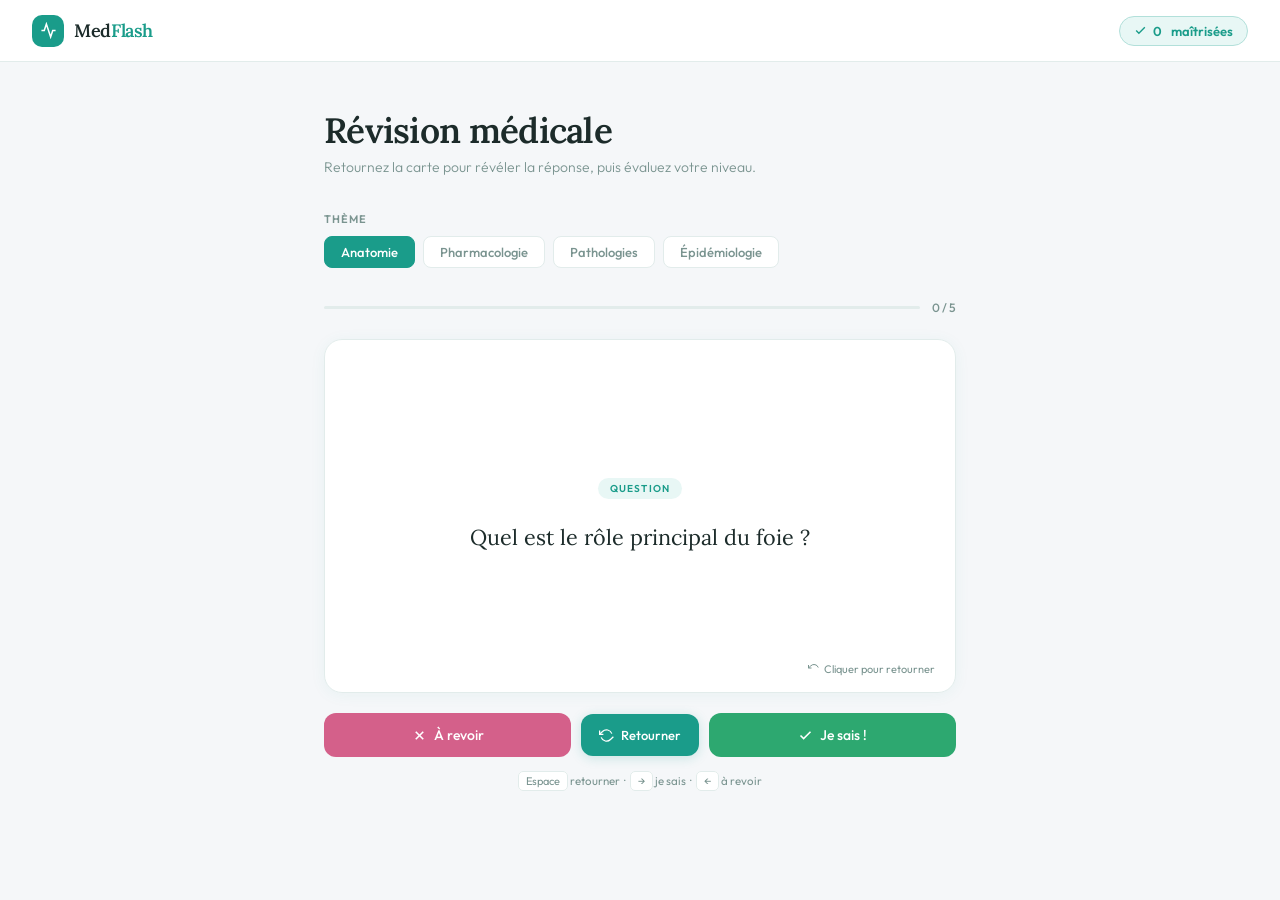
==== flashcard.html @ 91be02e3 "Add files via upload" ====
<!DOCTYPE html>
<html lang="fr">
<head>
  <meta charset="UTF-8" />
  <meta name="viewport" content="width=device-width, initial-scale=1.0" />
  <title>MedFlash — Révision Médicale</title>
  <link href="https://fonts.googleapis.com/css2?family=Lora:ital,wght@0,400;0,600;1,400&family=Outfit:wght@300;400;500;600&display=swap" rel="stylesheet"/>
  <style>
    :root {
      --bg: #f5f7f9;
      --white: #ffffff;
      --teal: #1a9c8a;
      --teal-light: #e8f7f5;
      --teal-mid: #b2e0da;
      --text: #1c2b2a;
      --text-muted: #7a9490;
      --border: #e2eceb;
      --red-soft: #fde8f0;
      --red: #d4608a;
      --green-soft: #e8f7f1;
      --green: #2da870;
    }
    * { margin:0; padding:0; box-sizing:border-box; }
    body { font-family:'Outfit',sans-serif; background:var(--bg); color:var(--text); min-height:100vh; display:flex; flex-direction:column; align-items:center; }

    /* TOPBAR */
    .topbar { width:100%; background:var(--white); border-bottom:1px solid var(--border); padding:0 32px; height:62px; display:flex; align-items:center; justify-content:space-between; position:sticky; top:0; z-index:10; }
    .logo { display:flex; align-items:center; gap:10px; }
    .logo-icon { width:32px; height:32px; background:var(--teal); border-radius:10px; display:flex; align-items:center; justify-content:center; }
    .logo-icon svg { width:17px; height:17px; color:white; }
    .logo-name { font-family:'Lora',serif; font-size:18px; font-weight:600; letter-spacing:-0.02em; }
    .logo-name span { color:var(--teal); }
    .score-pill { display:flex; align-items:center; gap:6px; background:var(--teal-light); border:1px solid var(--teal-mid); color:var(--teal); font-size:13px; font-weight:600; padding:6px 14px; border-radius:100px; }

    /* MAIN */
    .main { width:100%; max-width:680px; padding:48px 24px 64px; }
    .page-header { margin-bottom:36px; }
    .page-header h1 { font-family:'Lora',serif; font-size:clamp(1.6rem,4vw,2.2rem); font-weight:600; line-height:1.2; margin-bottom:6px; letter-spacing:-0.02em; }
    .page-header p { font-size:14px; color:var(--text-muted); font-weight:300; }

    /* THEMES */
    .themes-label { font-size:11px; font-weight:600; letter-spacing:0.1em; text-transform:uppercase; color:var(--text-muted); margin-bottom:10px; }
    .themes-row { display:flex; gap:8px; flex-wrap:wrap; margin-bottom:32px; }
    .theme-btn { font-family:'Outfit',sans-serif; font-size:13px; font-weight:500; padding:7px 16px; border-radius:8px; border:1.5px solid var(--border); background:var(--white); color:var(--text-muted); cursor:pointer; transition:all .18s; }
    .theme-btn:hover { border-color:var(--teal-mid); color:var(--teal); }
    .theme-btn.active { background:var(--teal); border-color:var(--teal); color:white; }

    /* PROGRESS */
    .progress-row { display:flex; align-items:center; gap:12px; margin-bottom:24px; }
    .progress-track { flex:1; height:3px; background:var(--border); border-radius:100px; overflow:hidden; }
    .progress-fill { height:100%; background:var(--teal); border-radius:100px; transition:width .35s ease; }
    .progress-label { font-size:12px; color:var(--text-muted); font-weight:500; white-space:nowrap; }

    /* CARD */
    .card-wrap { perspective:1400px; margin-bottom:20px; cursor:pointer; }
    .card-inner { position:relative; width:100%; padding-bottom:56%; transform-style:preserve-3d; transition:transform .55s cubic-bezier(.4,0,.2,1); }
    .card-wrap.flipped .card-inner { transform:rotateY(180deg); }
    .card-side { position:absolute; inset:0; background:var(--white); border:1.5px solid var(--border); border-radius:18px; backface-visibility:hidden; display:flex; flex-direction:column; align-items:center; justify-content:center; padding:40px 48px; text-align:center; box-shadow:0 2px 16px rgba(26,156,138,.06); transition:box-shadow .2s; }
    .card-wrap:hover .card-side { box-shadow:0 6px 32px rgba(26,156,138,.1); }
    .card-back-side { transform:rotateY(180deg); background:var(--teal-light); border-color:var(--teal-mid); }
    .card-tag { font-size:10px; font-weight:600; letter-spacing:0.12em; text-transform:uppercase; padding:4px 12px; border-radius:100px; margin-bottom:22px; background:var(--teal-light); color:var(--teal); }
    .card-back-side .card-tag { background:rgba(26,156,138,.15); }
    .card-q { font-family:'Lora',serif; font-size:clamp(1rem,2.8vw,1.35rem); font-weight:400; line-height:1.5; color:var(--text); }
    .card-a { font-size:clamp(.85rem,2.2vw,.98rem); line-height:1.75; color:#2e4f4b; font-weight:300; }
    .card-a strong { font-weight:600; color:var(--teal); }
    .flip-tip { position:absolute; bottom:16px; right:20px; font-size:11px; color:var(--text-muted); display:flex; align-items:center; gap:4px; }

    /* ACTIONS */
    .actions { display:grid; grid-template-columns:1fr auto 1fr; gap:10px; margin-bottom:16px; align-items:center; }
    .act-btn { font-family:'Outfit',sans-serif; font-size:14px; font-weight:500; padding:13px 20px; border-radius:12px; cursor:pointer; display:flex; align-items:center; justify-content:center; gap:7px; transition:all .18s; border:none; }
    .act-btn.no { color:white; background:#d4608a; }
    .act-btn.no:hover { background:#c0547b; }
    .act-btn.yes { color:white; background:#2da870; }
    .act-btn.yes:hover { background:#269460; }
    .act-btn.flip { background:var(--teal); color:white; font-size:13px; padding:13px 18px; box-shadow:0 2px 12px rgba(26,156,138,.2); }
    .act-btn.flip:hover { background:#158a79; box-shadow:0 4px 20px rgba(26,156,138,.3); }
    .kb-row { text-align:center; font-size:11.5px; color:var(--text-muted); margin-top:4px; }
    .kb-row kbd { background:var(--white); border:1px solid var(--border); border-radius:5px; padding:2px 7px; font-size:11px; font-family:'Outfit',sans-serif; }

    /* RESULT */
    .result { display:none; background:var(--white); border:1.5px solid var(--border); border-radius:18px; padding:52px 40px; text-align:center; box-shadow:0 2px 20px rgba(26,156,138,.07); }
    .result.show { display:block; }
    .result-icon { width:64px; height:64px; border-radius:50%; background:var(--teal-light); display:flex; align-items:center; justify-content:center; margin:0 auto 20px; }
    .result-icon svg { width:28px; height:28px; color:var(--teal); }
    .result h2 { font-family:'Lora',serif; font-size:1.7rem; font-weight:600; margin-bottom:8px; letter-spacing:-.02em; }
    .result p { font-size:14px; color:var(--text-muted); font-weight:300; margin-bottom:32px; line-height:1.6; }
    .result-grid { display:flex; gap:16px; justify-content:center; margin-bottom:32px; }
    .result-stat { flex:1; max-width:130px; background:var(--bg); border:1px solid var(--border); border-radius:12px; padding:18px 12px; }
    .result-stat .val { font-family:'Lora',serif; font-size:2rem; font-weight:600; display:block; margin-bottom:6px; }
    .result-stat .lbl { font-size:11px; color:var(--text-muted); text-transform:uppercase; letter-spacing:.08em; font-weight:500; display:block; }
    .result-stat.g .val { color:var(--green); }
    .result-stat.b .val { color:var(--red); }
    .result-stat.n .val { color:var(--teal); }
    .restart-btn { font-family:'Outfit',sans-serif; font-size:14px; font-weight:500; padding:13px 32px; border-radius:10px; border:none; background:var(--teal); color:white; cursor:pointer; display:inline-flex; align-items:center; gap:8px; box-shadow:0 2px 12px rgba(26,156,138,.25); transition:all .18s; }
    .restart-btn:hover { background:#158a79; }

    @media(max-width:560px){
      .card-side{padding:28px 24px;}
      .card-inner{padding-bottom:75%;}
      .actions{grid-template-columns:1fr 1fr;grid-template-rows:auto auto;}
      .act-btn.flip{grid-column:1/-1;order:-1;}
    }
  </style>
</head>
<body>

<div class="topbar">
  <div class="logo">
    <div class="logo-icon">
      <svg viewBox="0 0 24 24" fill="none" stroke="currentColor" stroke-width="2.2"><path d="M22 12h-4l-3 9L9 3l-3 9H2"/></svg>
    </div>
    <span class="logo-name">Med<span>Flash</span></span>
  </div>
  <div class="score-pill">
    <svg width="13" height="13" viewBox="0 0 24 24" fill="none" stroke="currentColor" stroke-width="2.5"><polyline points="20 6 9 17 4 12"/></svg>
    <span id="scoreVal">0</span>&nbsp;maîtrisées
  </div>
</div>

<div class="main">
  <div class="page-header">
    <h1>Révision médicale</h1>
    <p>Retournez la carte pour révéler la réponse, puis évaluez votre niveau.</p>
  </div>

  <p class="themes-label">Thème</p>
  <div class="themes-row" id="themesRow"></div>

  <div class="progress-row">
    <div class="progress-track"><div class="progress-fill" id="progressFill" style="width:0%"></div></div>
    <span class="progress-label" id="progressLabel">0 / 0</span>
  </div>

  <div class="card-wrap" id="cardWrap" onclick="flipCard()">
    <div class="card-inner">
      <div class="card-side">
        <span class="card-tag">Question</span>
        <p class="card-q" id="cardQ">Chargement...</p>
        <span class="flip-tip">
          <svg width="12" height="12" viewBox="0 0 24 24" fill="none" stroke="currentColor" stroke-width="2"><path d="M1 4v6h6"/><path d="M20.49 9A9 9 0 0 0 5.64 5.64L1 10"/></svg>
          Cliquer pour retourner
        </span>
      </div>
      <div class="card-side card-back-side">
        <span class="card-tag">Réponse</span>
        <p class="card-a" id="cardA"></p>
      </div>
    </div>
  </div>

  <div class="actions" id="actions">
    <button class="act-btn no" onclick="mark(false)">
      <svg width="15" height="15" viewBox="0 0 24 24" fill="none" stroke="currentColor" stroke-width="2.5"><line x1="18" y1="6" x2="6" y2="18"/><line x1="6" y1="6" x2="18" y2="18"/></svg>
      À revoir
    </button>
    <button class="act-btn flip" onclick="flipCard()">
      <svg width="15" height="15" viewBox="0 0 24 24" fill="none" stroke="currentColor" stroke-width="2"><path d="M1 4v6h6"/><path d="M20.49 9A9 9 0 0 0 5.64 5.64L1 10m22 4l-4.64 4.36A9 9 0 0 1 3.51 15"/></svg>
      Retourner
    </button>
    <button class="act-btn yes" onclick="mark(true)">
      <svg width="15" height="15" viewBox="0 0 24 24" fill="none" stroke="currentColor" stroke-width="2.5"><polyline points="20 6 9 17 4 12"/></svg>
      Je sais !
    </button>
  </div>

  <p class="kb-row"><kbd>Espace</kbd> retourner &nbsp;·&nbsp; <kbd>→</kbd> je sais &nbsp;·&nbsp; <kbd>←</kbd> à revoir</p>

  <div class="result" id="result">
    <div class="result-icon">
      <svg viewBox="0 0 24 24" fill="none" stroke="currentColor" stroke-width="2"><path d="M22 11.08V12a10 10 0 1 1-5.93-9.14"/><polyline points="22 4 12 14.01 9 11.01"/></svg>
    </div>
    <h2 id="resultTitle">Session terminée</h2>
    <p id="resultMsg">Voici votre résultat pour cette session.</p>
    <div class="result-grid">
      <div class="result-stat g">
        <span class="val" id="rG">0</span>
        <span class="lbl">Maîtrisées</span>
      </div>
      <div class="result-stat b">
        <span class="val" id="rB">0</span>
        <span class="lbl">À revoir</span>
      </div>
      <div class="result-stat n">
        <span class="val" id="rP">0%</span>
        <span class="lbl">Score</span>
      </div>
    </div>
    <button class="restart-btn" onclick="restart()">
      <svg width="15" height="15" viewBox="0 0 24 24" fill="none" stroke="currentColor" stroke-width="2.5"><path d="M1 4v6h6"/><path d="M20.49 9A9 9 0 0 0 5.64 5.64L1 10"/></svg>
      Recommencer
    </button>
  </div>
</div>

<script>
const DATA = {
  "Anatomie": [
    {q:"Quel est le rôle principal du foie ?",a:"<strong>Métabolisme</strong> des glucides, lipides et protéines. Détoxification du sang, synthèse des protéines plasmatiques et production de la bile."},
    {q:"Quelles sont les 4 cavités du cœur ?",a:"<strong>Oreillette droite</strong> et <strong>oreillette gauche</strong> (réception), <strong>ventricule droit</strong> (vers poumons), <strong>ventricule gauche</strong> (vers corps)."},
    {q:"Qu'est-ce que le néphron ?",a:"Unité fonctionnelle du <strong>rein</strong>. Filtre ~180 L de sang/jour, réabsorbe eau et nutriments, élimine les déchets dans l'urine."},
    {q:"Qu'est-ce que la barrière hémato-encéphalique ?",a:"Barrière sélective des capillaires cérébraux. <strong>Protège le SNC</strong> des agents pathogènes et des molécules toxiques."},
    {q:"Rôle du pancréas exocrine ?",a:"Sécrétion du <strong>suc pancréatique</strong> (amylase, lipase, trypsine) déversé dans le duodénum pour la digestion."},
  ],
  "Pharmacologie": [
    {q:"Différence agoniste / antagoniste ?",a:"<strong>Agoniste</strong> : active le récepteur (mime le ligand naturel). <strong>Antagoniste</strong> : bloque le récepteur sans l'activer."},
    {q:"Qu'est-ce que la demi-vie d'un médicament ?",a:"Temps nécessaire pour que la <strong>concentration plasmatique</strong> diminue de moitié. Détermine la fréquence d'administration."},
    {q:"Pharmacocinétique vs pharmacodynamique ?",a:"<strong>Pharmacocinétique</strong> : ce que le corps fait au médicament (ADME). <strong>Pharmacodynamique</strong> : ce que le médicament fait au corps."},
    {q:"Rôle du cytochrome P450 ?",a:"Enzymes hépatiques du <strong>métabolisme de phase I</strong>. Oxydent, réduisent ou hydrolysent les médicaments pour leur élimination."},
    {q:"Effet indésirable de type A ?",a:"Effet <strong>prévisible</strong>, dose-dépendant, lié au mécanisme du médicament. Exemple : hypoglycémie avec l'insuline."},
  ],
  "Pathologies": [
    {q:"Définition du diabète de type 2 ?",a:"<strong>Insulino-résistance</strong> associée à un déficit progressif d'insuline. Glycémie à jeun ≥ 1,26 g/L à deux reprises."},
    {q:"Qu'est-ce qu'un sepsis ?",a:"Dysfonction d'organe due à une <strong>réponse dérégulée à l'infection</strong>. Score SOFA ≥ 2. Urgence médicale absolue."},
    {q:"Différence infarctus / AVC ?",a:"<strong>Infarctus</strong> : nécrose du myocarde par occlusion coronarienne. <strong>AVC</strong> : déficit neurologique par occlusion ou rupture vasculaire cérébrale."},
    {q:"Définition de l'hypertension artérielle ?",a:"Pression systolique ≥ <strong>140 mmHg</strong> et/ou diastolique ≥ <strong>90 mmHg</strong> à au moins 2 consultations."},
    {q:"Insuffisance rénale chronique ?",a:"Diminution <strong>irréversible</strong> du débit de filtration glomérulaire (DFG < 60 ml/min/1,73m²) depuis plus de 3 mois."},
  ],
  "Épidémiologie": [
    {q:"Incidence vs prévalence ?",a:"<strong>Incidence</strong> : nouveaux cas sur une période. <strong>Prévalence</strong> : tous les cas existants à un instant T."},
    {q:"Qu'est-ce que le risque relatif (RR) ?",a:"Rapport de l'incidence chez les <strong>exposés / non-exposés</strong>. RR=1 : pas d'association. RR>1 : risque. RR<1 : protection."},
    {q:"Qu'est-ce qu'un biais de sélection ?",a:"Erreur systématique liée au <strong>recrutement des participants</strong>. Menace la validité externe. Ex : biais du survivant."},
    {q:"Essai randomisé contrôlé ?",a:"Participants répartis <strong>aléatoirement</strong> entre groupe traitement et contrôle. Niveau de preuve le plus élevé."},
    {q:"Qu'est-ce que le NNT ?",a:"Nombre de patients à traiter pour <strong>éviter un événement indésirable</strong>. NNT = 1 / réduction absolue du risque."},
  ],
};

const themes = Object.keys(DATA);
let theme = themes[0], cards = [], idx = 0, good = 0, bad = 0, isFlipped = false;

function buildThemes() {
  const row = document.getElementById('themesRow');
  themes.forEach(t => {
    const b = document.createElement('button');
    b.className = 'theme-btn' + (t === theme ? ' active' : '');
    b.textContent = t;
    b.onclick = () => {
      theme = t;
      document.querySelectorAll('.theme-btn').forEach(x => x.classList.toggle('active', x.textContent === t));
      load();
    };
    row.appendChild(b);
  });
}

function load() {
  cards = [...DATA[theme]].sort(() => Math.random() - .5);
  idx = good = bad = 0;
  isFlipped = false;
  document.getElementById('result').classList.remove('show');
  document.getElementById('cardWrap').style.display = '';
  document.getElementById('actions').style.display = '';
  document.querySelector('.kb-row').style.display = '';
  document.getElementById('scoreVal').textContent = '0';
  render();
  updateProgress();
}

function render() {
  if (idx >= cards.length) { showResult(); return; }
  document.getElementById('cardQ').textContent = cards[idx].q;
  document.getElementById('cardA').innerHTML = cards[idx].a;
  document.getElementById('cardWrap').classList.remove('flipped');
  isFlipped = false;
}

function flipCard() {
  isFlipped = !isFlipped;
  document.getElementById('cardWrap').classList.toggle('flipped', isFlipped);
}

function mark(knew) {
  if (knew) good++; else bad++;
  document.getElementById('scoreVal').textContent = good;
  idx++;
  updateProgress();
  render();
}

function updateProgress() {
  const pct = cards.length ? (idx / cards.length) * 100 : 0;
  document.getElementById('progressFill').style.width = pct + '%';
  document.getElementById('progressLabel').textContent = idx + ' / ' + cards.length;
}

function showResult() {
  document.getElementById('cardWrap').style.display = 'none';
  document.getElementById('actions').style.display = 'none';
  document.querySelector('.kb-row').style.display = 'none';
  const pct = Math.round((good / cards.length) * 100);
  document.getElementById('rG').textContent = good;
  document.getElementById('rB').textContent = bad;
  document.getElementById('rP').textContent = pct + '%';
  document.getElementById('resultTitle').textContent = pct >= 80 ? 'Excellent travail !' : pct >= 50 ? 'Bonne progression !' : 'Continuez à réviser !';
  document.getElementById('resultMsg').textContent = `Vous avez maîtrisé ${pct}% des cartes du thème « ${theme} ».`;
  document.getElementById('result').classList.add('show');
}

function restart() { load(); }

document.addEventListener('keydown', e => {
  if (e.code === 'Space') { e.preventDefault(); flipCard(); }
  if (e.code === 'ArrowRight') mark(true);
  if (e.code === 'ArrowLeft') mark(false);
});

buildThemes();
load();
</script>
</body>
</html>
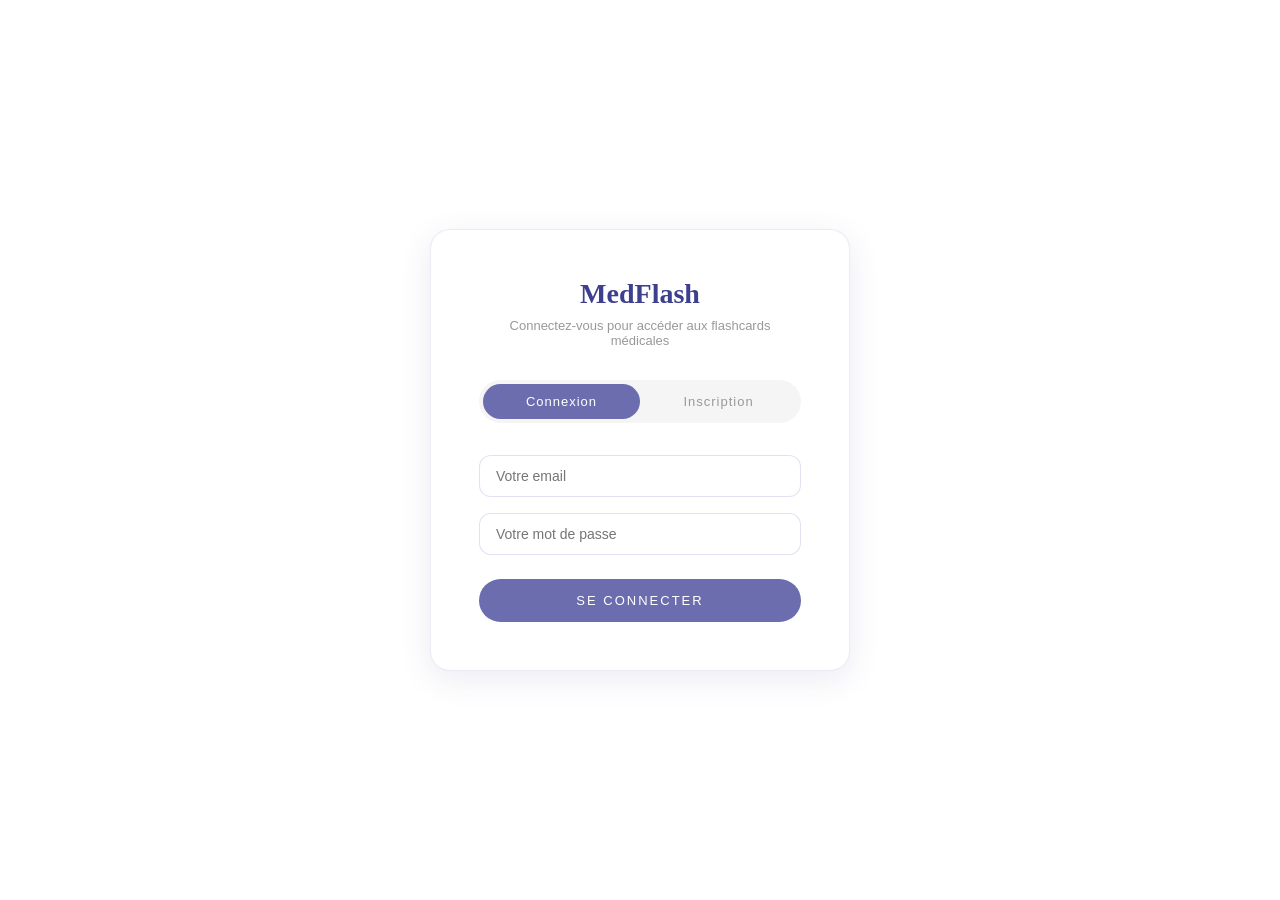
==== commit a52dd325: "Add files via upload" ====
--- a/flashcard.html
+++ b/flashcard.html
@@ -303,6 +303,12 @@
   if (e.code === 'ArrowLeft') mark(false);
 });
 
+// Protection de la page
+const currentUser = localStorage.getItem('currentUser');
+if (!currentUser) {
+    window.location.href = 'login.html';
+}
+
 buildThemes();
 load();
 </script>
